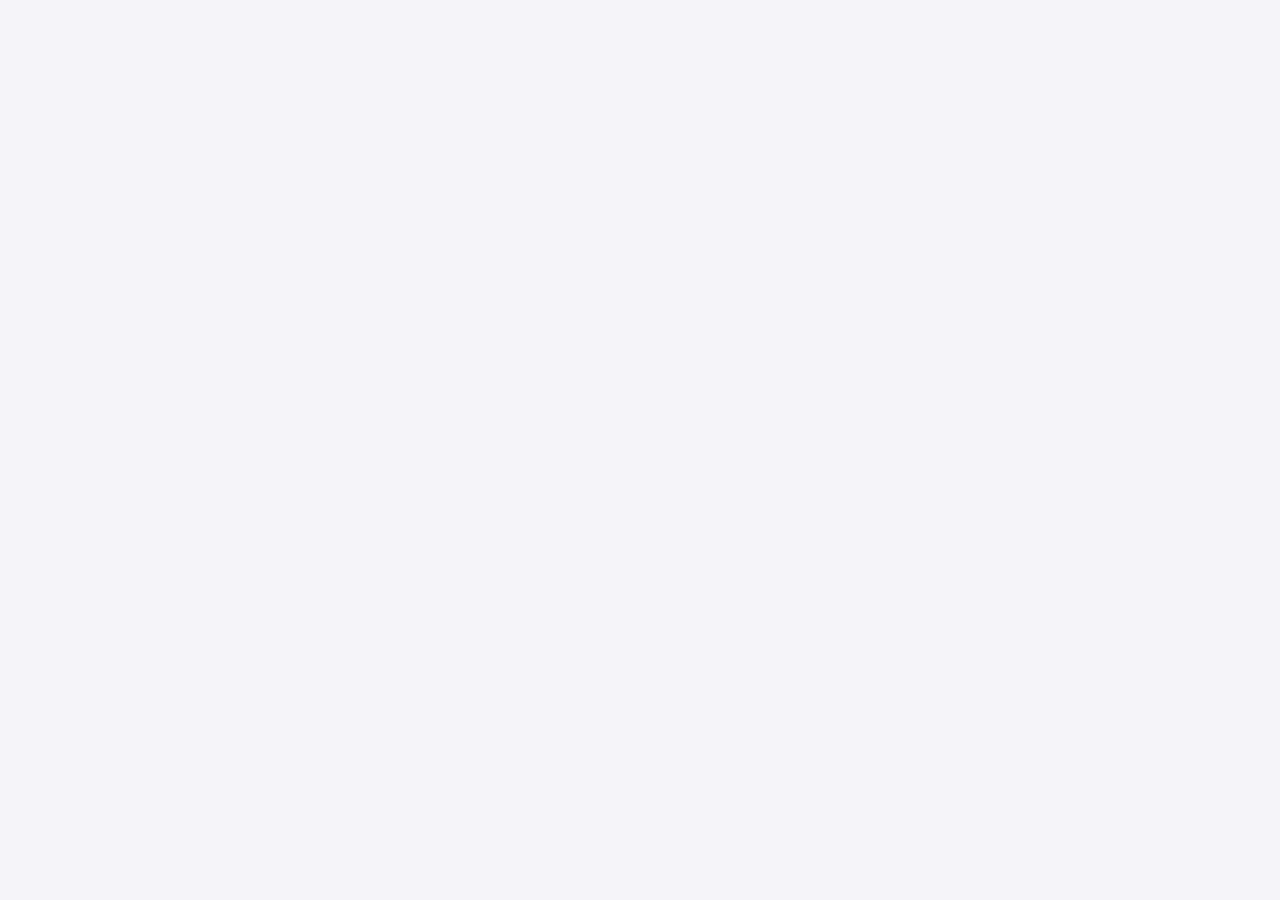
==== index.html @ ac9741a3 "chore: scaffold project structure By Luminus (Agent TYO)" ====
<!DOCTYPE html>
<html lang="id">
<head>
  <meta charset="UTF-8">
  <meta name="viewport" content="width=device-width, initial-scale=1">
  <title>Tavrena | index</title>
  <link href="https://cdn.jsdelivr.net/npm/bootstrap@5.3.3/dist/css/bootstrap.min.css" rel="stylesheet">
  <link href="assets/css/style.css" rel="stylesheet">
</head>
<body>
  <!-- TODO: halaman index -->

  <script src="https://cdn.jsdelivr.net/npm/bootstrap@5.3.3/dist/js/bootstrap.bundle.min.js"></script>
  <script src="assets/js/api.js"></script>
  <script src="assets/js/validator.js"></script>
  <script src="assets/js/render.js"></script>
  <script src="assets/js/app.js"></script>
</body>
</html>
---- assets/css/style.css ----
/* Tavrena design tokens (sesuaikan dengan mockup UI/UX) */
:root {
  --tv-primary: #6c4cf5;
  --tv-bg: #f4f5fb;
  --tv-high: #e5484d;
  --tv-medium: #f59e0b;
  --tv-low: #22c55e;
}
body { background: var(--tv-bg); }
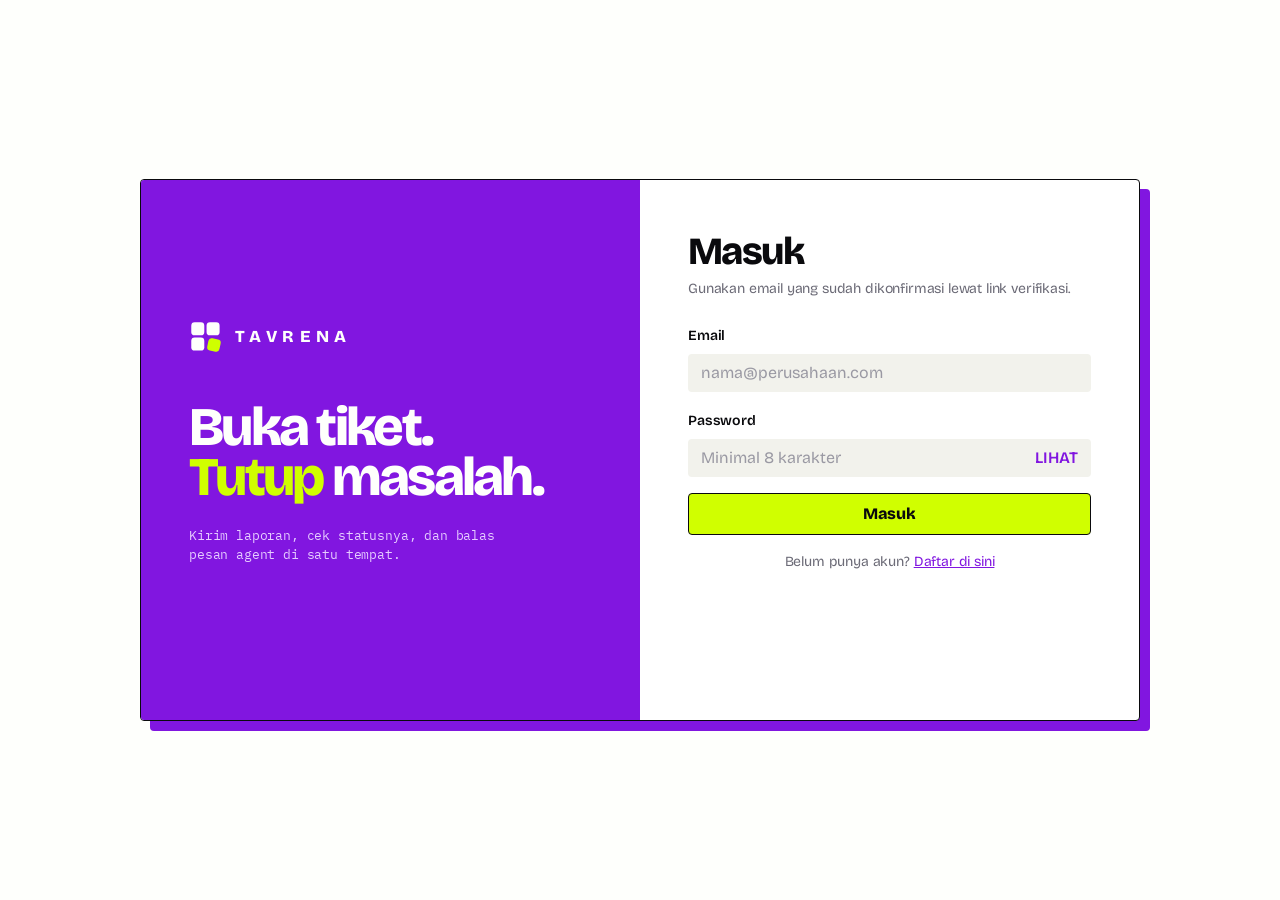
==== commit 0d6719f5: "feat: layout dasar Bootstrap untuk login, daftar, dan dashboard (closes #10)     - index.html: halam" ====
--- a/index.html
+++ b/index.html
@@ -1,15 +1,49 @@
 <!DOCTYPE html>
-<html lang="id">
+<html lang="id" data-bs-theme="light">
 <head>
   <meta charset="UTF-8">
   <meta name="viewport" content="width=device-width, initial-scale=1">
-  <title>Tavrena | index</title>
+  <link rel="preconnect" href="https://fonts.googleapis.com">
+  <link href="https://fonts.googleapis.com/css2?family=Bricolage+Grotesque:opsz,wght@12..96,400;12..96,600;12..96,800&family=IBM+Plex+Mono:wght@400;500;600&display=swap" rel="stylesheet">
   <link href="https://cdn.jsdelivr.net/npm/bootstrap@5.3.3/dist/css/bootstrap.min.css" rel="stylesheet">
+  <link href="https://cdn.jsdelivr.net/npm/bootstrap-icons@1.11.3/font/bootstrap-icons.min.css" rel="stylesheet">
   <link href="assets/css/style.css" rel="stylesheet">
+  <link rel="icon" href="assets/img/favicon.svg" type="image/svg+xml">
+  <title>Tavrena | Masuk</title>
 </head>
-<body>
-  <!-- TODO: halaman index -->
-
+<body class="d-flex align-items-center justify-content-center p-3" style="min-height:100vh">
+<div class="glass overflow-hidden w-100" style="max-width:1000px;border-color:var(--dark);box-shadow:10px 10px 0 var(--violet)">
+  <div class="row g-0">
+    <div class="col-md-6 d-none d-md-flex flex-column justify-content-center p-5" style="background:var(--violet);min-height:540px">
+      <div class="brand mb-5" style="color:var(--white)"><img src="assets/img/logo-mark-white-animated.svg" alt="" width="42" height="42"><span class="brand-word">Tavrena</span></div>
+      <div style="font-size:3.4rem;font-weight:800;letter-spacing:-.05em;line-height:.92;color:var(--white)">Buka tiket.<br><span style="color:var(--lime)">Tutup</span> masalah.</div>
+      <p class="mt-4" style="max-width:320px;font-family:var(--mono);font-size:.8rem;color:#E6CCFF">Kirim laporan, cek statusnya, dan balas pesan agent di satu tempat.</p>
+    </div>
+    <div class="col-md-6 p-4 p-lg-5">
+      <a class="brand d-md-none mb-3" href="index.html"><img src="assets/img/logo-mark-animated.svg" alt=""><span class="brand-word">tavrena</span></a>
+      <h1 class="mb-1" style="font-size:2.4rem;font-weight:800;letter-spacing:-.04em">Masuk</h1>
+      <p class="text-muted small mb-4">Gunakan email yang sudah dikonfirmasi lewat link verifikasi.</p>
+      <div id="formAlert" class="mb-3"></div>
+      <form id="loginForm" novalidate>
+        <div class="mb-3">
+          <label for="email" class="form-label small fw-semibold">Email</label>
+          <input id="email" name="email" type="email" class="form-control field" placeholder="nama@perusahaan.com" autocomplete="email">
+          <div class="invalid-feedback"></div>
+        </div>
+        <div class="mb-3">
+          <label for="password" class="form-label small fw-semibold">Password</label>
+          <div class="input-group has-validation">
+            <input id="password" name="password" type="password" class="form-control field" placeholder="Minimal 8 karakter" autocomplete="current-password">
+            <button type="button" class="btn field small fw-semibold" style="color:var(--violet)" data-toggle-password="password">LIHAT</button>
+            <div class="invalid-feedback"></div>
+          </div>
+        </div>
+        <button type="submit" class="btn btn-tv w-100 py-2 mb-3">Masuk</button>
+      </form>
+      <p class="text-center small text-muted mb-0">Belum punya akun? <a href="register.html">Daftar di sini</a></p>
+    </div>
+  </div>
+</div>
   <script src="https://cdn.jsdelivr.net/npm/bootstrap@5.3.3/dist/js/bootstrap.bundle.min.js"></script>
   <script src="assets/js/api.js"></script>
   <script src="assets/js/validator.js"></script>
--- a/assets/css/style.css
+++ b/assets/css/style.css
@@ -1,9 +1,169 @@
-/* Tavrena design tokens (sesuaikan dengan mockup UI/UX) */
-:root {
-  --tv-primary: #6c4cf5;
-  --tv-bg: #f4f5fb;
-  --tv-high: #e5484d;
-  --tv-medium: #f59e0b;
-  --tv-low: #22c55e;
+/* Tavrena design system, dipindah dari mockup/assets/style.css (lihat docs/desain-ui/design-system.md) */
+/* =========================================================
+   TAVRENA — "Ticket Stub Brutalism"
+   Solid only: no gradients, no blur. Hard edges, hard shadows,
+   perforated ticket details, big display type.
+   ========================================================= */
+:root{
+  /* Tema terang: Blanche White sebagai dasar */
+  --dark:#0A0A0D; --white:#FEFFFC; --violet:#8116E0; --lime:#D0FF00;
+  --ink:#FEFFFC; --paper:#0A0A0D;           /* ink = latar, paper = teks */
+  --ink-2:#FFFFFF; --ink-3:#F2F2EC; --line:#DEDED6; --mute:#6B6A76;
+  --violet-d:#6A0FBD;
+  --high:#E5213F; --medium:#C77800; --low:var(--lime);
+  --tv-high:var(--high); --tv-medium:#FFB020; --tv-low:var(--lime);
+  --tv-open:var(--violet); --tv-pending:#FFB020; --tv-complete:var(--lime);
+  --display:"Bricolage Grotesque",sans-serif; --mono:"IBM Plex Mono",monospace;
+  --bs-body-bg:var(--ink); --bs-body-color:var(--paper); --bs-border-color:var(--line);
+  --bs-font-sans-serif:var(--display);
 }
-body { background: var(--tv-bg); }
+*{border-radius:0}
+body{font-family:var(--display);background:var(--ink);color:var(--paper);min-height:100vh;letter-spacing:-.01em}
+::selection{background:var(--lime);color:var(--dark)}
+.text-muted{color:var(--mute)!important}
+a{color:var(--violet)}
+
+/* ---------- surfaces ---------- */
+.glass{background:var(--ink-2);border:1.5px solid var(--line);border-radius:4px;position:relative}
+.glass.p-3,.glass.p-lg-4{padding:22px!important}
+h6.fw-bold,.fw-bold.mb-0{font-weight:800!important;letter-spacing:-.02em}
+h6{font-size:1.05rem}
+
+/* ---------- brand ---------- */
+.brand{display:inline-flex;align-items:center;gap:12px;font-family:var(--display);font-weight:800;font-size:1.05rem;letter-spacing:.32em;text-transform:uppercase;color:var(--violet);text-decoration:none}
+.brand img{width:34px;height:34px}
+.brand b,.brand small{display:none}
+
+/* ---------- layout ---------- */
+.app{display:flex;gap:0;min-height:100vh}
+.sidebar{width:264px;flex-shrink:0;padding:28px 22px;position:sticky;top:0;height:100vh;overflow:auto;border-radius:0;border:0;border-right:1.5px solid var(--line);background:var(--white)}
+.sidebar .menu-label{font-family:var(--mono);font-size:.68rem;color:var(--mute);letter-spacing:.14em;margin:34px 0 10px}
+.sidebar .nav-link{color:var(--paper);padding:11px 14px;display:flex;gap:12px;align-items:center;font-weight:600;border:1.5px solid transparent;border-radius:4px;transition:transform .15s,background .15s}
+.sidebar .nav-link:hover{border-color:var(--line);transform:translateX(3px)}
+.sidebar .nav-link.active{background:var(--lime);color:var(--dark);border-color:var(--dark)!important;font-weight:800;border-color:var(--lime);box-shadow:4px 4px 0 var(--violet)}
+.main{flex:1;min-width:0;display:flex;flex-direction:column;gap:20px;padding:24px 28px 40px}
+.topbar{display:flex;gap:12px;flex-wrap:wrap;align-items:stretch}
+.topbar>.glass{padding:14px 20px}
+.greet .fw-semibold{font-size:1.35rem;font-weight:800!important;letter-spacing:-.03em}
+.greet .text-muted{font-family:var(--mono);font-size:.78rem!important}
+.role-chip{font-family:var(--mono);font-size:.66rem;font-weight:600;padding:3px 8px;background:var(--lime);color:var(--dark);letter-spacing:.08em;text-transform:uppercase;vertical-align:middle;border-radius:2px}
+.icon-btn{width:42px;height:42px;display:grid;place-items:center;background:var(--ink);border:1.5px solid var(--line);color:var(--paper);position:relative;border-radius:4px}
+.icon-btn .dot{position:absolute;top:7px;right:7px;width:8px;height:8px;background:var(--violet);border-radius:50%}
+.topbar input{color:var(--paper);font-family:var(--mono);font-size:.85rem}
+
+/* ---------- overview: violet slab ---------- */
+.overview{padding:26px 26px 22px!important;background:var(--violet);border-color:var(--violet);color:var(--white);overflow:hidden}
+.overview h6{font-size:2.1rem;line-height:1;letter-spacing:-.04em;margin-bottom:6px!important}
+.overview p,.overview .text-muted{color:#E6CCFF!important;font-family:var(--mono);font-size:.78rem!important}
+.overview::after{content:"TAVRENA";position:absolute;right:-8px;top:-14px;font-weight:800;font-size:5.5rem;letter-spacing:-.05em;color:var(--violet-d);pointer-events:none;line-height:1}
+.overview .row{position:relative;z-index:1}
+.stat{padding:18px 20px;position:relative;z-index:1}
+.overview .stat{background:var(--white);border-color:var(--white);color:var(--dark);transition:transform .18s,box-shadow .18s}
+.overview .stat:hover{transform:translate(-3px,-3px);box-shadow:6px 6px 0 var(--dark)}
+.overview .col-lg-3:first-child .stat{background:var(--lime);border-color:var(--lime);color:var(--dark)}
+.overview .col-lg-3:first-child .stat .lbl,.overview .col-lg-3:first-child .stat small{color:var(--dark)!important}
+.stat .num{font-size:2.6rem;font-weight:800;line-height:1;letter-spacing:-.05em}
+.stat .num small{font-family:var(--mono);font-size:.7rem;font-weight:500;color:var(--mute);letter-spacing:0}
+.stat .lbl{font-family:var(--mono);color:var(--mute);font-size:.72rem;margin-top:10px;text-transform:uppercase;letter-spacing:.1em}
+
+/* ---------- badges ---------- */
+.sev,.st{font-family:var(--mono);font-size:.66rem;font-weight:600;padding:3px 8px;letter-spacing:.06em;text-transform:uppercase;display:inline-flex;align-items:center;gap:6px;border-radius:2px}
+.sev::before{content:"";width:7px;height:7px;background:currentColor}
+.sev-High{color:var(--high);border:1.5px solid var(--high)}
+.sev-Medium{color:var(--medium);border:1.5px solid var(--medium)}
+.sev-Low{color:var(--dark);background:var(--lime);border:1.5px solid var(--lime)}
+.st-Open{background:var(--violet);color:var(--white)}
+.st-Pending{background:#FFB020;color:var(--dark)}
+.st-Complete{background:var(--lime);color:var(--dark)}
+
+/* ---------- tables ---------- */
+.tv-table{--bs-table-bg:transparent;--bs-table-color:var(--paper)}
+.tv-table th{font-family:var(--mono);font-size:.66rem;color:var(--mute);font-weight:500;text-transform:uppercase;letter-spacing:.12em;border-bottom:1.5px solid var(--line)!important;padding-bottom:10px}
+.tv-table td{vertical-align:middle;border-color:var(--line);border-style:dashed;padding-top:14px;padding-bottom:14px}
+.tv-table td:first-child{font-family:var(--mono)}
+.tv-table tbody tr{cursor:pointer;transition:background .12s}
+.tv-table tbody tr:hover{background:var(--ink-3)}
+.tv-table tbody tr:hover td:nth-child(2) .fw-semibold{color:var(--violet)}
+.avatar{width:32px;height:32px;display:inline-grid;place-items:center;font-size:.72rem;font-weight:800;color:var(--white);border-radius:4px!important}
+
+/* ---------- ticket stubs (user list) ---------- */
+#list>div{background:var(--ink)!important;border:1.5px solid var(--line);border-radius:4px!important;position:relative;box-shadow:none!important;transition:transform .15s,box-shadow .15s,border-color .15s}
+#list>div::before,#list>div::after{content:"";position:absolute;top:50%;width:16px;height:16px;background:var(--ink-2);border:1.5px solid var(--line);border-radius:50%;transform:translateY(-50%)}
+#list>div::before{left:-9px;clip-path:inset(0 0 0 50%)}
+#list>div::after{right:-9px;clip-path:inset(0 50% 0 0)}
+#list>div:hover{transform:translate(-2px,-2px);box-shadow:5px 5px 0 var(--violet)!important;border-color:var(--paper)}
+#list>div:first-child{border-color:var(--dark);box-shadow:4px 4px 0 var(--lime)!important}
+#list .small.text-muted:first-child,#list span.small.text-muted{font-family:var(--mono)}
+#list .fw-semibold{font-size:1.05rem;font-weight:700!important;letter-spacing:-.02em}
+
+/* ---------- chat ---------- */
+.chat{display:flex;flex-direction:column;gap:14px;max-height:400px;overflow:auto;padding:16px 2px;border-top:1.5px dashed var(--line);border-bottom:1.5px dashed var(--line)}
+.bubble{max-width:78%;padding:12px 16px;font-size:.93rem;border-radius:4px;animation:pop .4s both}
+.bubble:nth-child(2){animation-delay:.08s}.bubble:nth-child(3){animation-delay:.16s}.bubble:nth-child(4){animation-delay:.24s}
+.bubble.me{align-self:flex-end;background:var(--violet);color:var(--white);box-shadow:4px 4px 0 var(--violet-d)}
+.bubble.them{align-self:flex-start;background:var(--ink);border:1.5px solid var(--line)}
+.bubble .meta{font-family:var(--mono);font-size:.66rem;opacity:.75;margin-top:6px}
+
+/* ---------- controls ---------- */
+.btn-tv{background:var(--lime);color:var(--dark);border:1.5px solid var(--dark);border-radius:4px;font-weight:800;letter-spacing:-.01em;transition:transform .12s,box-shadow .12s}
+.btn-tv:hover,.btn-tv:focus{background:var(--lime);color:var(--dark);transform:translate(-2px,-2px);box-shadow:4px 4px 0 var(--violet)}
+.btn-tv:active{transform:none;box-shadow:none}
+.btn-light{background:var(--ink);border:1.5px solid var(--line);color:var(--paper);border-radius:4px}
+.btn-light:hover{background:var(--ink-3);border-color:var(--paper);color:var(--paper)}
+.btn-group .btn{border-radius:0!important;font-family:var(--mono);font-size:.74rem;text-transform:uppercase;letter-spacing:.06em}
+.btn-group .btn-light{border-color:var(--line)}
+.form-control,.form-select{border-radius:4px;background-color:var(--ink);border:1.5px solid var(--line);color:var(--paper)}
+.form-control:focus,.form-select:focus{background-color:var(--ink);border-color:var(--violet);box-shadow:3px 3px 0 var(--violet);color:var(--paper)}
+.form-control::placeholder{color:#9a99a3}
+.modal-content{background:var(--ink-2);border:1.5px solid var(--paper);border-radius:4px;box-shadow:8px 8px 0 var(--violet)}
+.modal-header h5{font-weight:800;letter-spacing:-.03em;font-size:1.5rem}
+.bg-white{background:var(--ink)!important}
+
+/* ---------- charts ---------- */
+.donut{width:180px;height:180px;border-radius:50%!important;position:relative;flex-shrink:0}
+.donut::after{content:"";position:absolute;inset:30px;border-radius:50%;background:var(--ink-2)}
+.donut .center{position:absolute;inset:0;display:grid;place-items:center;z-index:1;text-align:center}
+.donut .fs-3{font-size:2.4rem!important;font-weight:800;letter-spacing:-.05em}
+.bar-col{display:flex;flex-direction:column-reverse;align-items:center;gap:3px;height:170px;justify-content:flex-start}
+.bar-col span{width:22px;border-radius:2px;animation:grow .6s cubic-bezier(.2,.8,.2,1) both;transform-origin:bottom}
+.mock-note{font-size:.72rem;font-family:var(--mono)}
+table.table-sm i.bi{font-size:1rem}
+
+/* ---------- motion ---------- */
+@keyframes rise{from{opacity:0;transform:translateY(14px)}to{opacity:1;transform:none}}
+@keyframes pop{from{opacity:0;transform:scale(.96)}to{opacity:1;transform:none}}
+@keyframes grow{from{transform:scaleY(0)}to{transform:scaleY(1)}}
+.main>*{animation:rise .5s cubic-bezier(.2,.8,.2,1) both}
+.main>*:nth-child(2){animation-delay:.05s}.main>*:nth-child(3){animation-delay:.12s}
+.main>*:nth-child(4){animation-delay:.19s}.main>*:nth-child(5){animation-delay:.26s}.main>*:nth-child(6){animation-delay:.33s}
+.sidebar .nav-link{animation:rise .4s both}
+.sidebar .nav-link:nth-child(2){animation-delay:.05s}.sidebar .nav-link:nth-child(3){animation-delay:.1s}.sidebar .nav-link:nth-child(4){animation-delay:.15s}.sidebar .nav-link:nth-child(5){animation-delay:.2s}
+@media (prefers-reduced-motion:reduce){*{animation:none!important;transition:none!important}}
+
+/* ---------- mobile ---------- */
+.mobile-top{display:none}
+.bottom-nav{display:none!important}
+@media (max-width:991px){
+  .sidebar{display:none}.main{padding:14px 14px 96px;gap:14px}
+  .mobile-top{display:flex;align-items:center;justify-content:space-between;padding:12px 16px}
+  .topbar .greet{flex:1 1 100%}
+  .overview h6{font-size:1.6rem}.overview::after{font-size:3.6rem}
+  .stat .num{font-size:2rem}
+  .bottom-nav{position:fixed;bottom:12px;left:12px;right:12px;display:flex!important;justify-content:space-around;padding:8px;z-index:20;background:var(--white);border:1.5px solid var(--dark);box-shadow:4px 4px 0 var(--violet)}
+  .bottom-nav a{color:var(--mute);text-align:center;font-size:.66rem;font-family:var(--mono);text-decoration:none;padding:6px 8px;border-radius:4px}
+  .bottom-nav a.active{color:var(--dark);background:var(--lime)}
+  .bottom-nav i{font-size:1.15rem;display:block}
+}
+
+/* ---------- logo animation: tulisan muncul setelah ubin tersusun ---------- */
+.brand-word{display:inline-block;animation:brandWord .5s ease-out 1.2s both}
+@keyframes brandWord{from{opacity:0;transform:translateX(-10px)}to{opacity:1;transform:none}}
+
+/* Form: tampilan error validasi (issue #11) */
+.form-control.is-invalid,.form-select.is-invalid{border:1.5px solid var(--high)!important;background-image:none}
+.invalid-feedback{font-family:var(--mono);font-size:.72rem;color:var(--high)}
+.field{background:var(--ink-3);border:1.5px solid transparent;border-radius:4px}
+.alert-tv{font-family:var(--mono);font-size:.78rem;border:1.5px solid var(--dark);border-radius:4px;padding:10px 12px}
+.alert-tv.err{background:#FFE8EC;color:var(--high);border-color:var(--high)}
+.alert-tv.ok{background:var(--lime);color:var(--dark)}
+.empty{border:1.5px dashed var(--line);border-radius:4px;padding:28px;text-align:center;color:var(--mute);font-family:var(--mono);font-size:.8rem}
